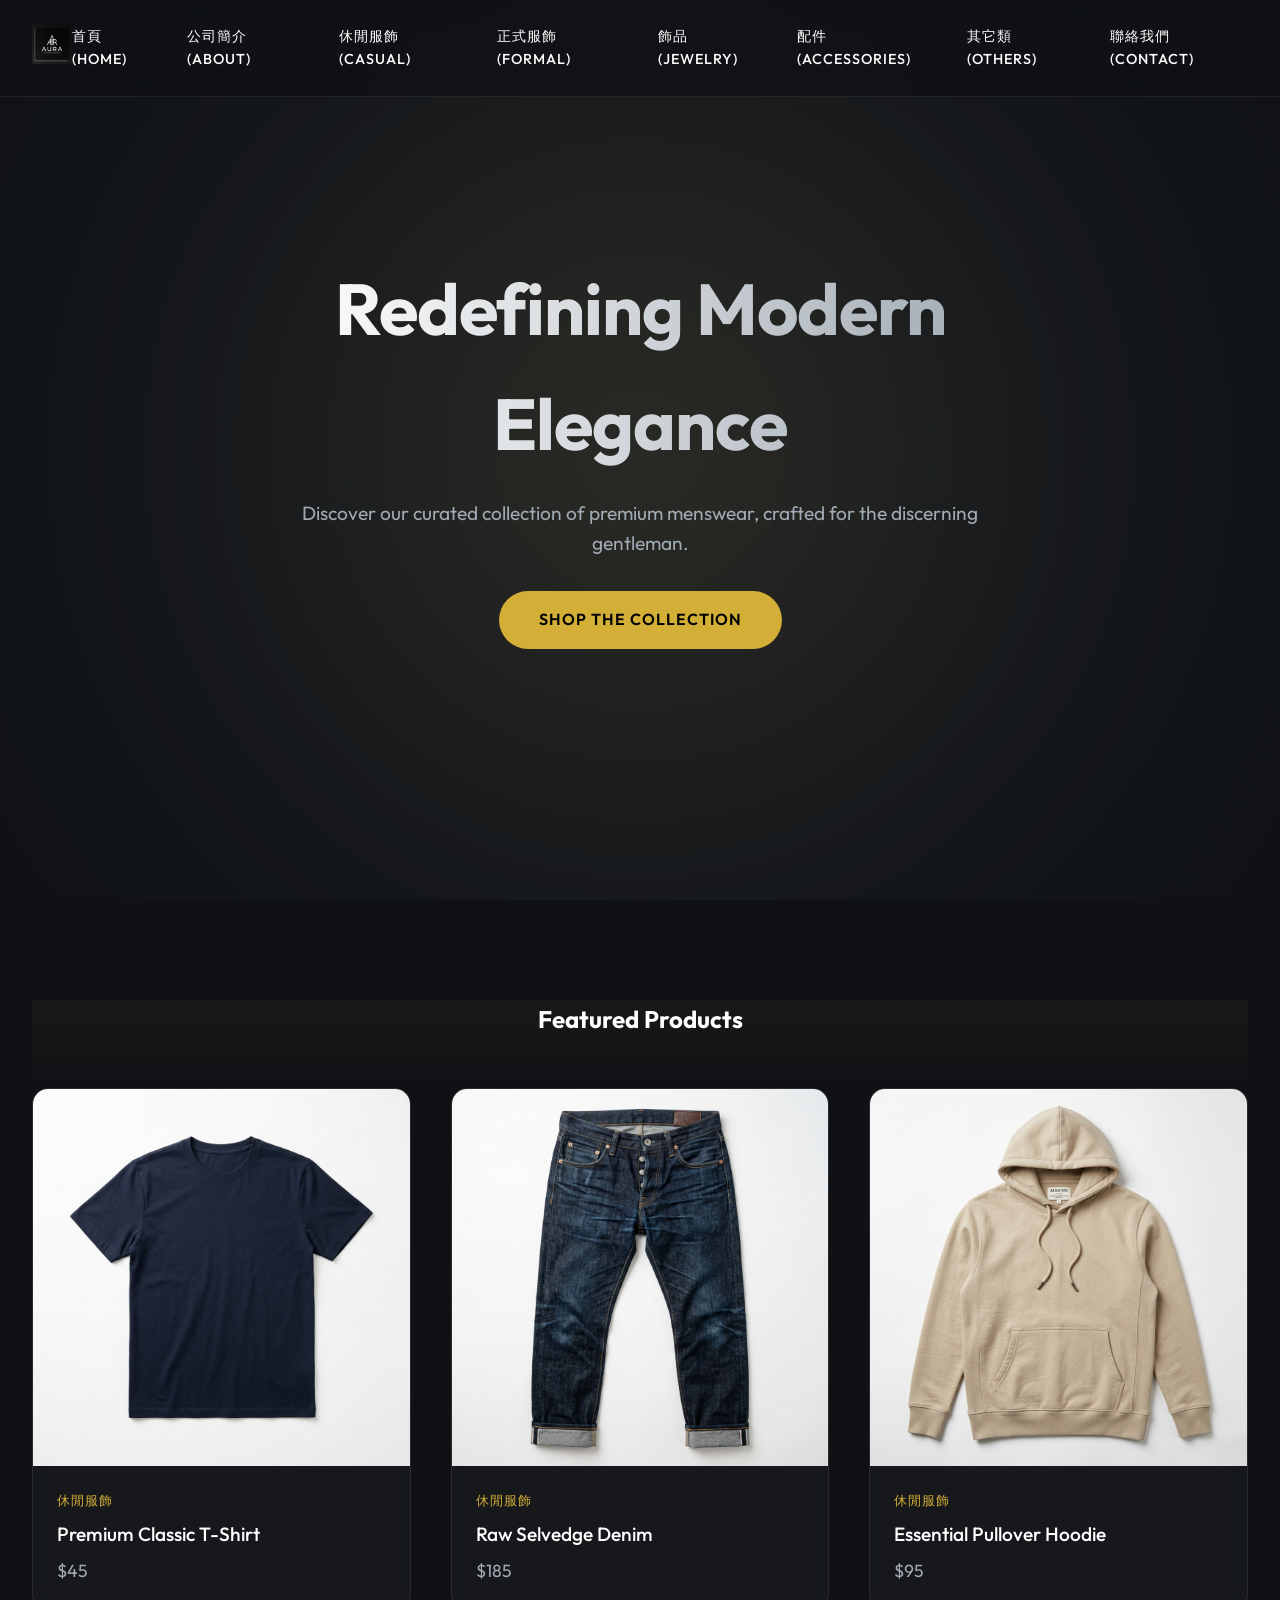
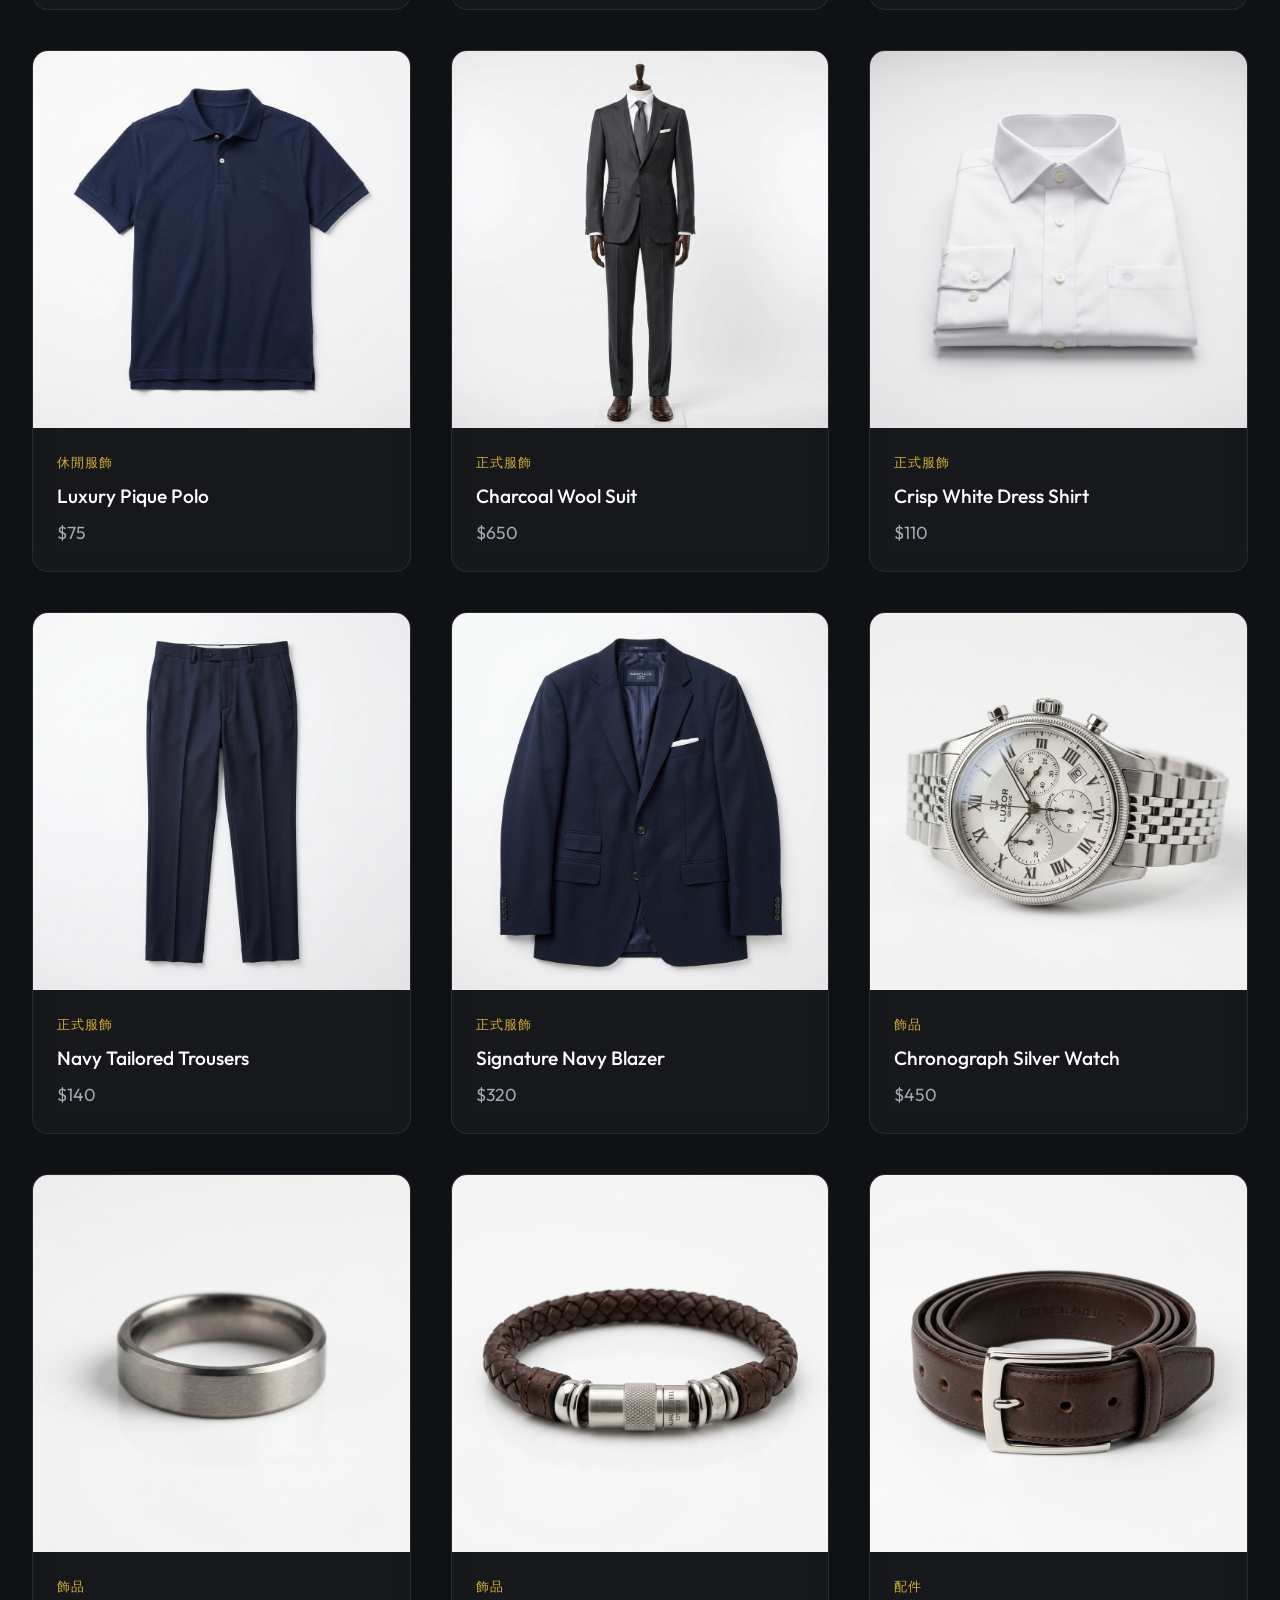
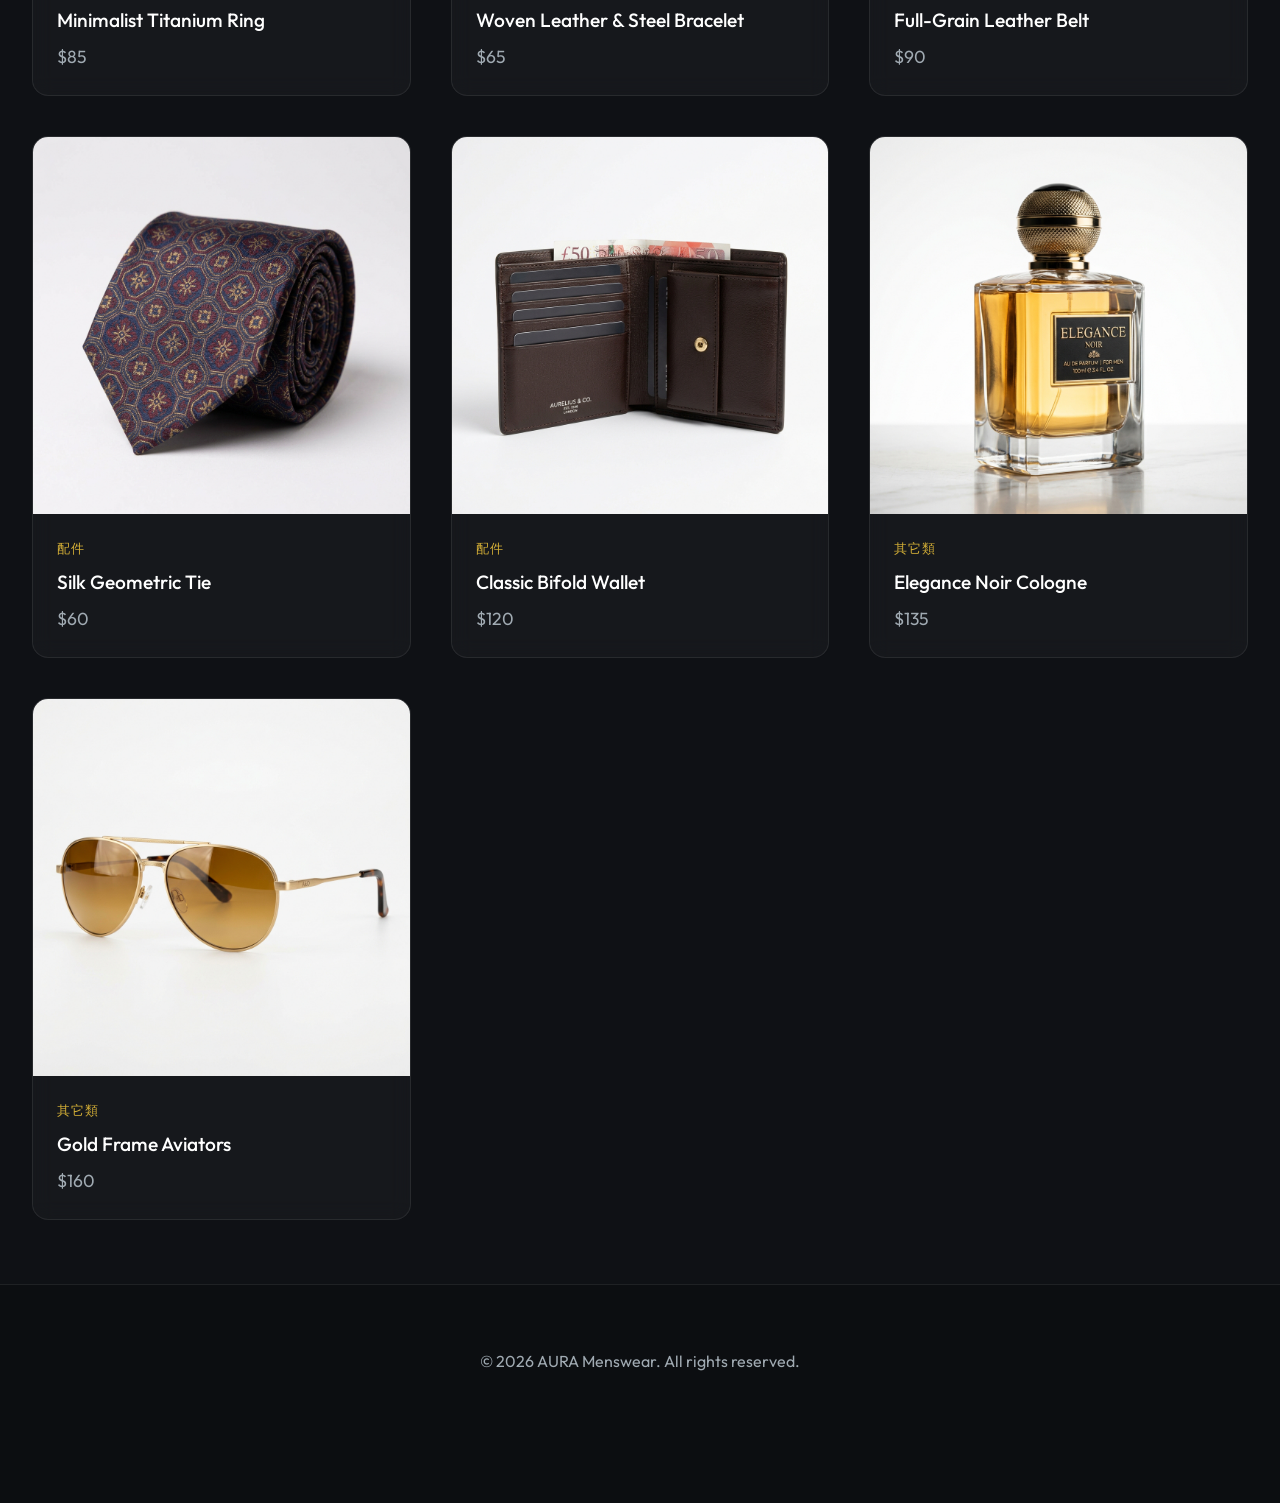
==== index.html @ ef4c2150 "Add files via upload" ====
<!DOCTYPE html>
<html lang="zh-TW">
<head>
    <meta charset="UTF-8">
    <meta name="viewport" content="width=device-width, initial-scale=1.0">
    <meta name="description" content="AURA Premium Menswear - Elevating men's fashion with luxury casual and formal wear, exquisite jewelry, and fine accessories.">
    <title>AURA | Premium Menswear</title>
    <link rel="stylesheet" href="assets/css/styles.css">
</head>
<body>
    <header>
        <nav class="nav-container">
            <a href="index.html" class="logo">
                <img src="assets/images/logo.png" alt="AURA Logo">
            </a>
            <div class="nav-links">
                <a href="index.html">首頁 (Home)</a>
                <a href="about.html">公司簡介 (About)</a>
                <a href="casual.html">休閒服飾 (Casual)</a>
                <a href="formal.html">正式服飾 (Formal)</a>
                <a href="jewelry.html">飾品 (Jewelry)</a>
                <a href="accessories.html">配件 (Accessories)</a>
                <a href="others.html">其它類 (Others)</a>
                <a href="contact.html">聯絡我們 (Contact)</a>
            </div>
        </nav>
    </header>

    <main>
        <section class="hero">
            <div class="hero-content">
                <h1>Redefining Modern Elegance</h1>
                <p>Discover our curated collection of premium menswear, crafted for the discerning gentleman.</p>
                <a href="#featured" class="btn">Shop the Collection</a>
            </div>
        </section>

        <section id="featured" class="container" style="padding-top: 100px;">
            <div class="page-header" style="padding: 0 0 50px;">
                <h2>Featured Products</h2>
            </div>
            <div id="home-products" class="product-grid">
                <!-- Products will be dynamically loaded here via JS -->
            </div>
        </section>
    </main>

    <footer>
        <div class="container">
            <p>&copy; 2026 AURA Menswear. All rights reserved.</p>
        </div>
    </footer>

    <script src="assets/js/data.js"></script>
    <script src="assets/js/main.js"></script>
</body>
</html>
---- assets/css/styles.css ----
@import url('https://fonts.googleapis.com/css2?family=Outfit:wght@300;400;500;600;700&display=swap');

:root {
    --bg-color: #0f1115;
    --text-primary: #ffffff;
    --text-secondary: #a0aab2;
    --accent: #d4af37; /* Premium Gold */
    --accent-hover: #f1c40f;
    --card-bg: rgba(255, 255, 255, 0.03);
    --glass-border: rgba(255, 255, 255, 0.08);
    --glass-shadow: 0 8px 32px 0 rgba(0, 0, 0, 0.37);
    --transition: all 0.3s cubic-bezier(0.25, 0.8, 0.25, 1);
}

* {
    margin: 0;
    padding: 0;
    box-sizing: border-box;
}

body {
    font-family: 'Outfit', sans-serif;
    background-color: var(--bg-color);
    color: var(--text-primary);
    line-height: 1.6;
    overflow-x: hidden;
}

a {
    color: var(--text-primary);
    text-decoration: none;
    transition: var(--transition);
}

a:hover {
    color: var(--accent);
}

ul {
    list-style: none;
}

/* Glassmorphism Header */
header {
    position: fixed;
    top: 0;
    width: 100%;
    z-index: 1000;
    background: rgba(15, 17, 21, 0.7);
    backdrop-filter: blur(12px);
    -webkit-backdrop-filter: blur(12px);
    border-bottom: 1px solid var(--glass-border);
    transition: var(--transition);
}

.nav-container {
    max-width: 1400px;
    margin: 0 auto;
    padding: 1.5rem 2rem;
    display: flex;
    justify-content: space-between;
    align-items: center;
}

.logo img {
    height: 40px;
    filter: invert(1); /* Ensure logo is visible in dark mode */
}

.nav-links {
    display: flex;
    gap: 2rem;
}

.nav-links a {
    font-weight: 500;
    text-transform: uppercase;
    letter-spacing: 1px;
    font-size: 0.9rem;
    position: relative;
}

.nav-links a::after {
    content: '';
    position: absolute;
    bottom: -5px;
    left: 0;
    width: 0;
    height: 2px;
    background-color: var(--accent);
    transition: var(--transition);
}

.nav-links a:hover::after,
.nav-links a.active::after {
    width: 100%;
}

/* Hero Section */
.hero {
    height: 100vh;
    display: flex;
    align-items: center;
    justify-content: center;
    text-align: center;
    position: relative;
    background: radial-gradient(circle at center, #1a1e24 0%, var(--bg-color) 100%);
    overflow: hidden;
}

.hero::before {
    content: '';
    position: absolute;
    width: 600px;
    height: 600px;
    background: var(--accent);
    filter: blur(150px);
    opacity: 0.1;
    border-radius: 50%;
    animation: pulse 8s infinite alternate;
}

@keyframes pulse {
    0% { transform: scale(1); opacity: 0.1; }
    100% { transform: scale(1.2); opacity: 0.2; }
}

.hero-content {
    z-index: 1;
    max-width: 800px;
    padding: 0 2rem;
    animation: fadeUp 1s ease-out;
}

.hero h1 {
    font-size: 4.5rem;
    font-weight: 700;
    margin-bottom: 1rem;
    background: linear-gradient(to right, #fff, var(--text-secondary));
    -webkit-background-clip: text;
    -webkit-text-fill-color: transparent;
    letter-spacing: -1px;
}

.hero p {
    font-size: 1.2rem;
    color: var(--text-secondary);
    margin-bottom: 2rem;
}

.btn {
    display: inline-block;
    padding: 1rem 2.5rem;
    background: var(--accent);
    color: #000;
    font-weight: 600;
    text-transform: uppercase;
    letter-spacing: 1px;
    border-radius: 30px;
    border: none;
    cursor: pointer;
    transition: var(--transition);
}

.btn:hover {
    background: var(--accent-hover);
    transform: translateY(-3px);
    box-shadow: 0 10px 20px rgba(212, 175, 55, 0.2);
    color: #000;
}

/* Page Layouts */
.page-header {
    padding: 150px 2rem 50px;
    text-align: center;
    background: linear-gradient(to bottom, rgba(212, 175, 55, 0.05), transparent);
}

.page-header h1 {
    font-size: 3rem;
    margin-bottom: 1rem;
}

.container {
    max-width: 1400px;
    margin: 0 auto;
    padding: 0 2rem 4rem;
}

/* Grid System */
.product-grid {
    display: grid;
    grid-template-columns: repeat(auto-fill, minmax(300px, 1fr));
    gap: 2.5rem;
}

/* Product Cards */
.product-card {
    background: var(--card-bg);
    border: 1px solid var(--glass-border);
    border-radius: 16px;
    overflow: hidden;
    backdrop-filter: blur(10px);
    transition: var(--transition);
    position: relative;
    group: hover;
}

.product-card:hover {
    transform: translateY(-10px);
    box-shadow: var(--glass-shadow);
    border-color: rgba(255, 255, 255, 0.15);
}

.product-img-wrapper {
    position: relative;
    overflow: hidden;
    aspect-ratio: 1;
    background: #fff; /* Keep white bg for generated images to pop */
}

.product-img {
    width: 100%;
    height: 100%;
    object-fit: cover;
    transition: transform 0.7s ease;
}

.product-card:hover .product-img {
    transform: scale(1.05);
}

.product-info {
    padding: 1.5rem;
}

.product-category {
    font-size: 0.8rem;
    color: var(--accent);
    text-transform: uppercase;
    letter-spacing: 1px;
    margin-bottom: 0.5rem;
    display: block;
}

.product-title {
    font-size: 1.2rem;
    font-weight: 500;
    margin-bottom: 0.5rem;
}

.product-price {
    font-size: 1.1rem;
    color: var(--text-secondary);
}

/* Detail Page */
.product-detail {
    display: grid;
    grid-template-columns: 1fr 1fr;
    gap: 4rem;
    align-items: center;
    margin-top: 50px;
}

.detail-img-wrapper {
    border-radius: 20px;
    overflow: hidden;
    background: #fff;
    border: 1px solid var(--glass-border);
    box-shadow: var(--glass-shadow);
}

.detail-img {
    width: 100%;
    height: auto;
    display: block;
}

.detail-info h1 {
    font-size: 3rem;
    margin-bottom: 1rem;
}

.detail-price {
    font-size: 2rem;
    color: var(--accent);
    margin-bottom: 2rem;
}

.detail-desc {
    color: var(--text-secondary);
    font-size: 1.1rem;
    margin-bottom: 2rem;
}

/* Footer */
footer {
    border-top: 1px solid var(--glass-border);
    padding: 4rem 2rem;
    text-align: center;
    color: var(--text-secondary);
    background: rgba(0,0,0,0.2);
}

/* Forms */
.contact-form {
    max-width: 600px;
    margin: 0 auto;
    background: var(--card-bg);
    padding: 3rem;
    border-radius: 20px;
    border: 1px solid var(--glass-border);
    backdrop-filter: blur(10px);
}

.form-group {
    margin-bottom: 1.5rem;
}

.form-control {
    width: 100%;
    padding: 1rem;
    background: rgba(0, 0, 0, 0.2);
    border: 1px solid var(--glass-border);
    border-radius: 8px;
    color: #fff;
    font-family: 'Outfit', sans-serif;
    transition: var(--transition);
}

.form-control:focus {
    outline: none;
    border-color: var(--accent);
    background: rgba(0, 0, 0, 0.4);
}

textarea.form-control {
    height: 150px;
    resize: vertical;
}

/* Animations */
@keyframes fadeUp {
    from { opacity: 0; transform: translateY(30px); }
    to { opacity: 1; transform: translateY(0); }
}

.animate-fade-up {
    animation: fadeUp 0.8s ease-out forwards;
}

/* Responsive */
@media (max-width: 992px) {
    .product-detail {
        grid-template-columns: 1fr;
    }
    .hero h1 { font-size: 3.5rem; }
}

@media (max-width: 768px) {
    .nav-links { display: none; } /* Add hamburger menu for real production */
    .hero h1 { font-size: 2.5rem; }
    .page-header { padding: 120px 1rem 30px; }
}
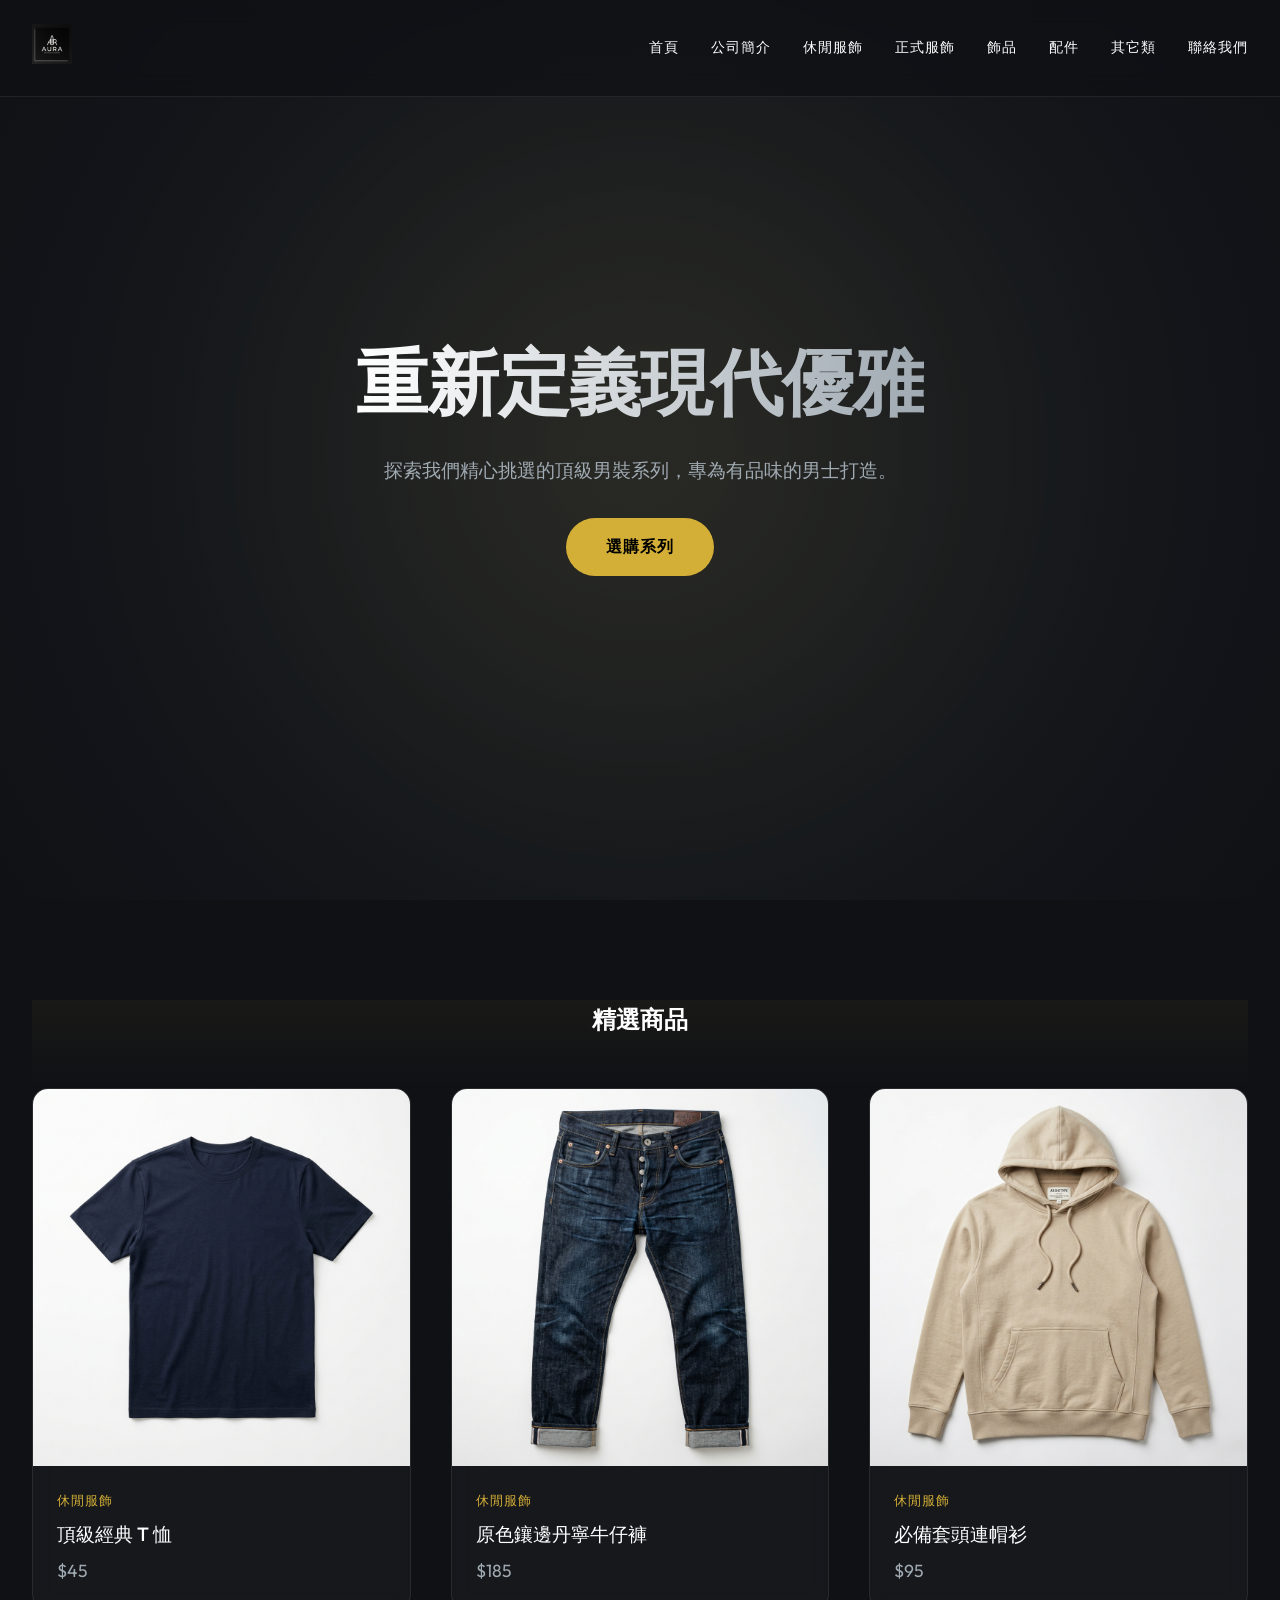
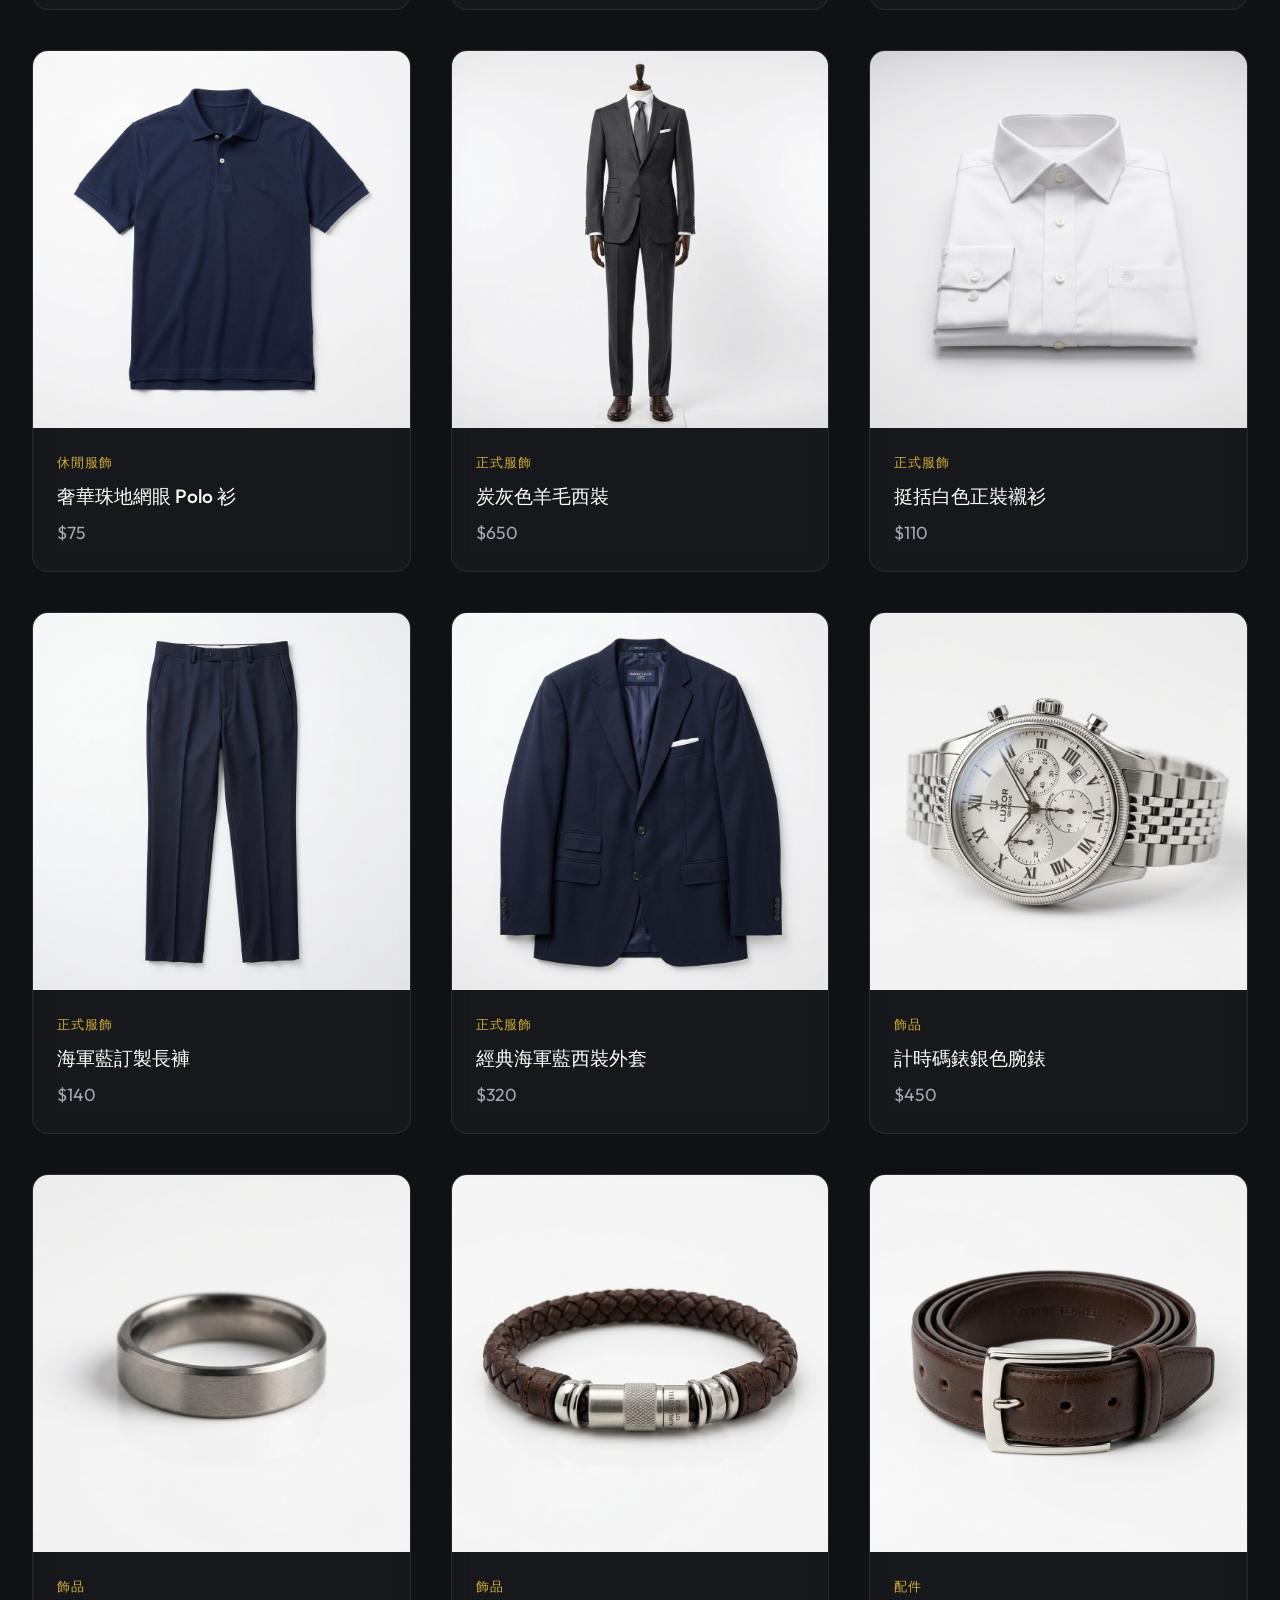
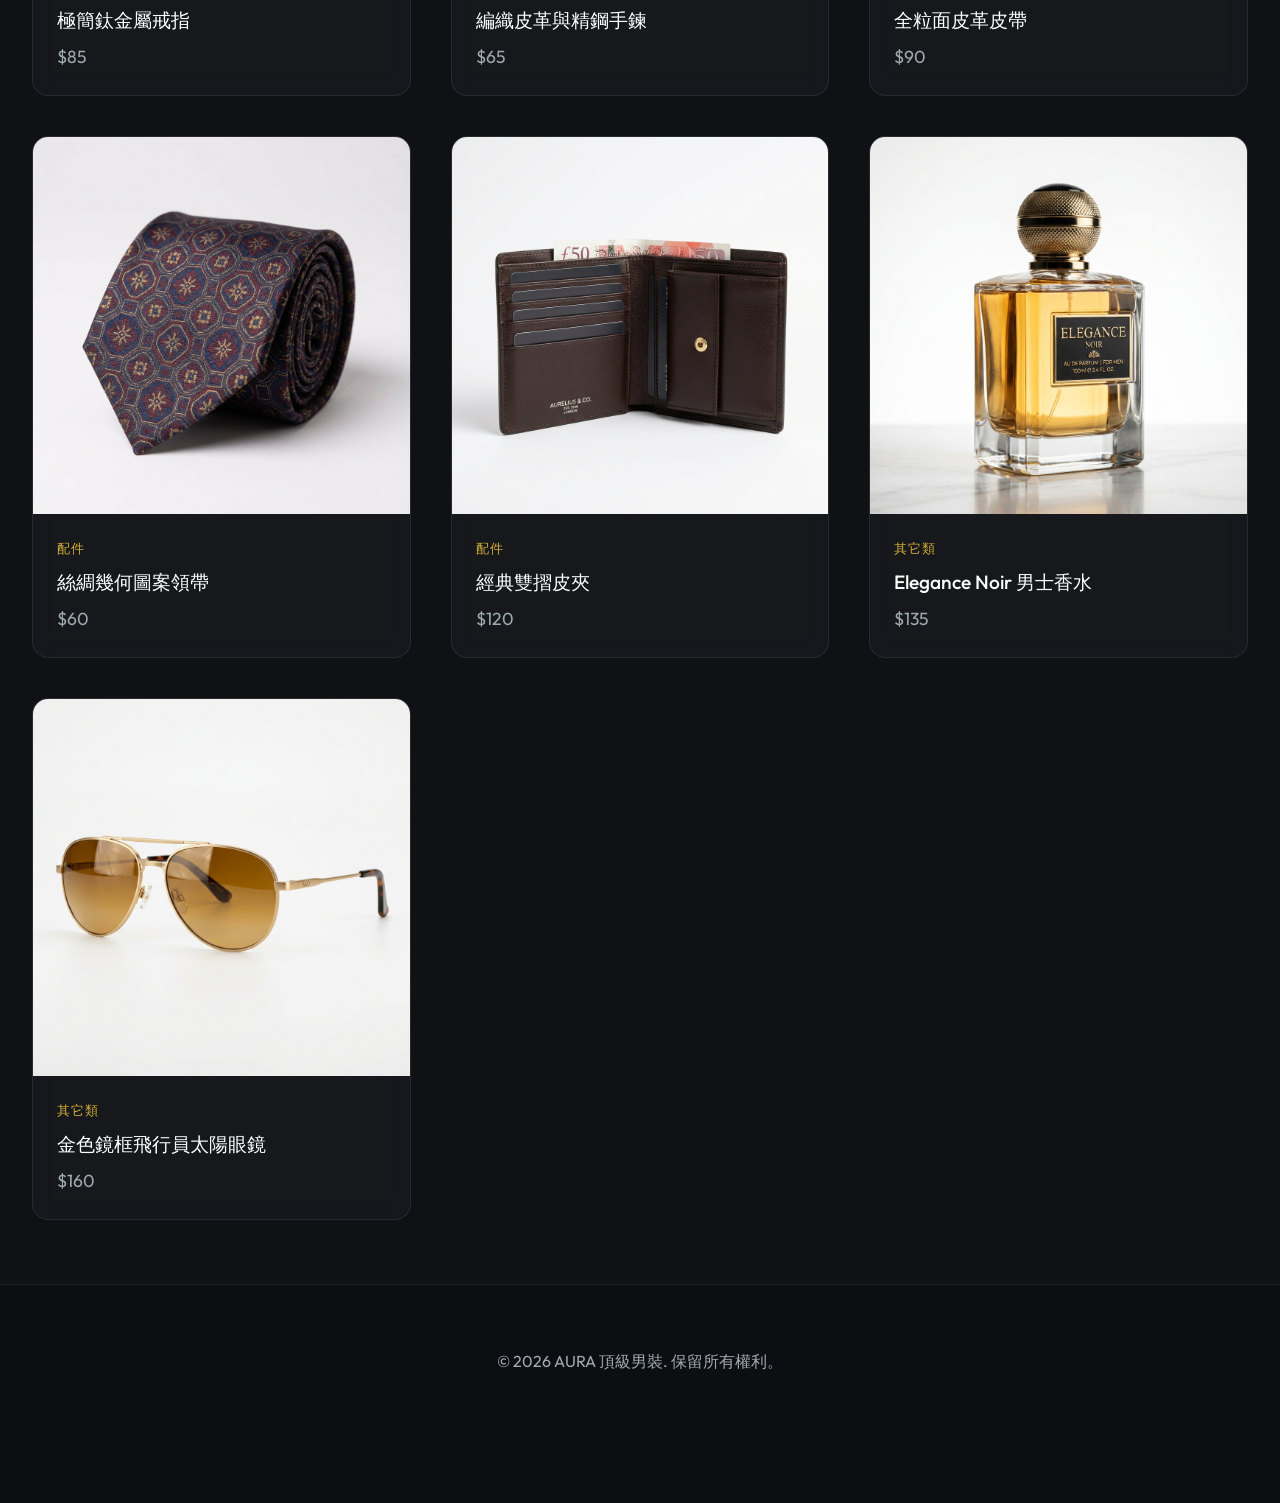
==== commit 72d0942f: "Add files via upload" ====
--- a/index.html
+++ b/index.html
@@ -4,7 +4,7 @@
     <meta charset="UTF-8">
     <meta name="viewport" content="width=device-width, initial-scale=1.0">
     <meta name="description" content="AURA Premium Menswear - Elevating men's fashion with luxury casual and formal wear, exquisite jewelry, and fine accessories.">
-    <title>AURA | Premium Menswear</title>
+    <title>AURA | 頂級男裝</title>
     <link rel="stylesheet" href="assets/css/styles.css">
 </head>
 <body>
@@ -14,14 +14,14 @@
                 <img src="assets/images/logo.png" alt="AURA Logo">
             </a>
             <div class="nav-links">
-                <a href="index.html">首頁 (Home)</a>
-                <a href="about.html">公司簡介 (About)</a>
-                <a href="casual.html">休閒服飾 (Casual)</a>
-                <a href="formal.html">正式服飾 (Formal)</a>
-                <a href="jewelry.html">飾品 (Jewelry)</a>
-                <a href="accessories.html">配件 (Accessories)</a>
-                <a href="others.html">其它類 (Others)</a>
-                <a href="contact.html">聯絡我們 (Contact)</a>
+                <a href="index.html">首頁</a>
+                <a href="about.html">公司簡介</a>
+                <a href="casual.html">休閒服飾</a>
+                <a href="formal.html">正式服飾</a>
+                <a href="jewelry.html">飾品</a>
+                <a href="accessories.html">配件</a>
+                <a href="others.html">其它類</a>
+                <a href="contact.html">聯絡我們</a>
             </div>
         </nav>
     </header>
@@ -29,15 +29,15 @@
     <main>
         <section class="hero">
             <div class="hero-content">
-                <h1>Redefining Modern Elegance</h1>
-                <p>Discover our curated collection of premium menswear, crafted for the discerning gentleman.</p>
-                <a href="#featured" class="btn">Shop the Collection</a>
+                <h1>重新定義現代優雅</h1>
+                <p>探索我們精心挑選的頂級男裝系列，專為有品味的男士打造。</p>
+                <a href="#featured" class="btn">選購系列</a>
             </div>
         </section>
 
         <section id="featured" class="container" style="padding-top: 100px;">
             <div class="page-header" style="padding: 0 0 50px;">
-                <h2>Featured Products</h2>
+                <h2>精選商品</h2>
             </div>
             <div id="home-products" class="product-grid">
                 <!-- Products will be dynamically loaded here via JS -->
@@ -47,7 +47,7 @@
 
     <footer>
         <div class="container">
-            <p>&copy; 2026 AURA Menswear. All rights reserved.</p>
+            <p>&copy; 2026 AURA 頂級男裝. 保留所有權利。</p>
         </div>
     </footer>
 
